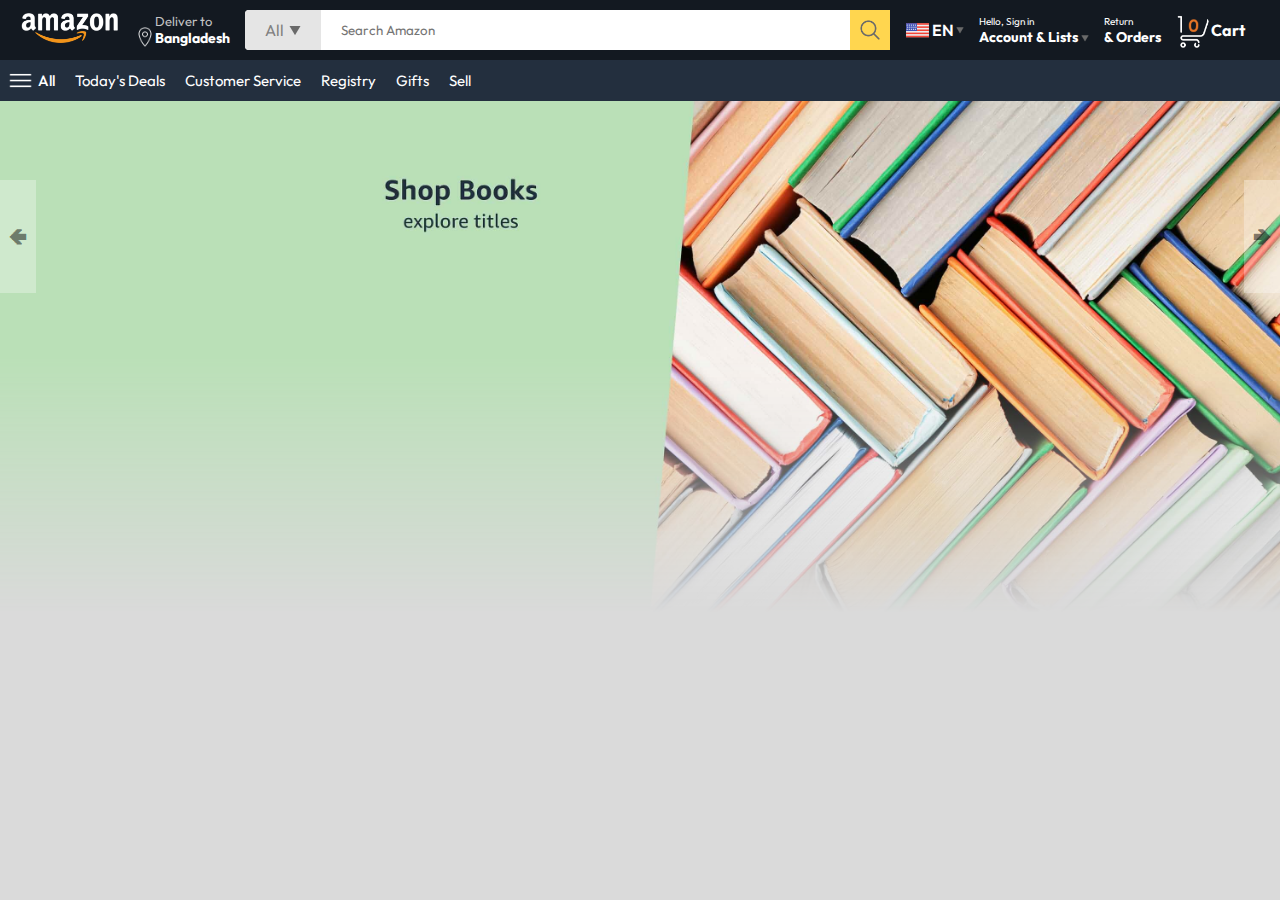
==== index.html @ 50fbff62 "header complete" ====
<!DOCTYPE html>
<html lang="en">
<head>
    <meta charset="UTF-8">
    <meta name="viewport" content="width=device-width, initial-scale=1.0">
    <link rel="stylesheet" href="style.css">
    <title>Amazon</title>
</head>
<body>
    <header>
        <nav>
            <div class="logo">
                <a href="/">
                    <img src="images/amazon_logo.png" width="100" alt="amazon_logo">
                </a>
            </div>

            <div class="nav-country">
                <img src="./images/location_icon.png" alt="location_icon" height="20">
                <div>
                    <p>Deliver to</p>
                    <h1>Bangladesh</h1>
                </div>
            </div>

            <div class="nav-search">
                <div class="nav-search-category">
                    <p>All</p>
                    <img src="./images/dropdown_icon.png" alt="dropdown_icon" height="12">
                </div>
                <input type="text" class="nav-search-input" placeholder="Search Amazon">
                    <img src="/images/search_icon.png" alt="search_icon" class="nav-search-icon" >
            </div>

            <div class="nav-language">
                <img src="/images/us_flag.png" alt="us_flag" width="25">
                <p>EN</p>
                <img src="/images/dropdown_icon.png" alt="dropdown_icon" width="8px">
            </div>
            
            <div class="nav-text">
                <p>Hello, Sign in</p>
                <h1>Account & Lists <img src="/images/dropdown_icon.png" alt="dropdown_icon" width="8"></h1>
            </div>

            <div class="nav-text">
                <p>Return</p>
                <h1>& Orders</h1>
            </div>

            <a href="#" class="nav-cart" >
                <img src="/images/cart_icon.png" alt="cart_icon" width="35">
                <h4>Cart</h4>
            </a>
        </nav>
    </header>

    <div class="nav-bottom">
        <div>
            <img src="/images/menu_icon.png" alt="menu_icon" width="25px">
            <p>All</p>
        </div>
        <p>Today's Deals</p>
        <p>Customer Service</p>
        <p>Registry</p>
        <p>Gifts</p>
        <p>Sell</p>
    </div>

    <div class="header-slider">
        <a href="#" class="control_prev" >&#129144</a>
        <a href="#" class="control_next" >&#129146</a>
        <ul>
            <img src="/images/header1.jpg" alt="header1" class="header-img">
            <img src="/images/header2.jpg" alt="header1" class="header-img">
            <img src="/images/header3.jpg" alt="header1" class="header-img">
            <img src="/images/header4.jpg" alt="header1" class="header-img">
            <img src="/images/header5.jpg" alt="header1" class="header-img">
            <img src="/images/header6.jpg" alt="header1" class="header-img">
           
        </ul>
    </div>

    <script src="script.js"></script>
</body>
</html>
---- style.css ----
@import url('https://fonts.googleapis.com/css2?family=Outfit:wght@100..900&display=swap');
*{
    margin: 0;
    padding: 0;
    box-sizing: border-box;
      font-family: "Outfit", sans-serif;
}
body{
    background: #dadada;

}
a{
    text-decoration: none;
    color: inherit;
}
nav{
    display: flex;
    justify-content: space-between;
    align-items: center;
    background:#131921;
    padding: 10px 20px;
    color: #fff;
}
.nav-country{
    display: flex;
    align-items: end;
    margin-left: 15px;
    color: #c4c4c4;
    font-size: 13px;

}
.nav-country h1{
    color: #fff;
    font-size: 14px;
}

.nav-search{
    flex: 1;
    display: flex;
    align-items: center;
    background: #fff;
    color: grey;
    max-width: 1000px;
    border-radius: 4px;
    margin-left: 15px;

}
.nav-search-category{
    display: flex;
    align-items: center;
    padding: 10px 20px;
    gap: 5px;
    background:#e5e5e5;
    border-radius: 4px 0 0 4px;
}
.nav-search-input{
    border: none;
    outline: none;
    width: 100%;
    padding-left: 20px;

}
.nav-search-icon{
    max-width: 40px;
    padding: 8px;
    background: #ffd64f;
    border: 0 4px 4px 0;

}
.nav-language{
    display: flex;
    align-items: center;
    gap: 2px;
    font-weight: 600;
    margin-left: 15px;
}
.nav-text{
    margin-left: 15px;

}
.nav-text p{
    font-size: 10px;
}
.nav-text h1{
    font-size: 14px;
}
.nav-cart{
    display: flex;
    align-items: center;
    padding: 0px 15px;
}
.nav-bottom{
    display: flex;
    align-items: center;
    gap: 20px;
    padding: 8px;
    background:#232f3e;
    color: #fff;
    font-size: 15px;
}
.nav-bottom div{
    display: flex;
    align-items: center;
    gap: 5px;
    font-weight: 500;
}
.header-slider ul{
    display: flex;
    overflow-y: hidden;

}
.header-img{
    max-width: 100%;
    mask-image: linear-gradient(to bottom, #000000 50%, transparent 100%);

}
.header-slider a{
    position: absolute;
    top: 20%;
    z-index: 1;
    padding: 5vh 1vh;
    background:#ffffff4f;
    color: #0000007b;
    text-decoration: none;
    font-weight: 600;
    font-size: 18px;
    cursor: pointer;
}
.control_next{
    right: 0;
}
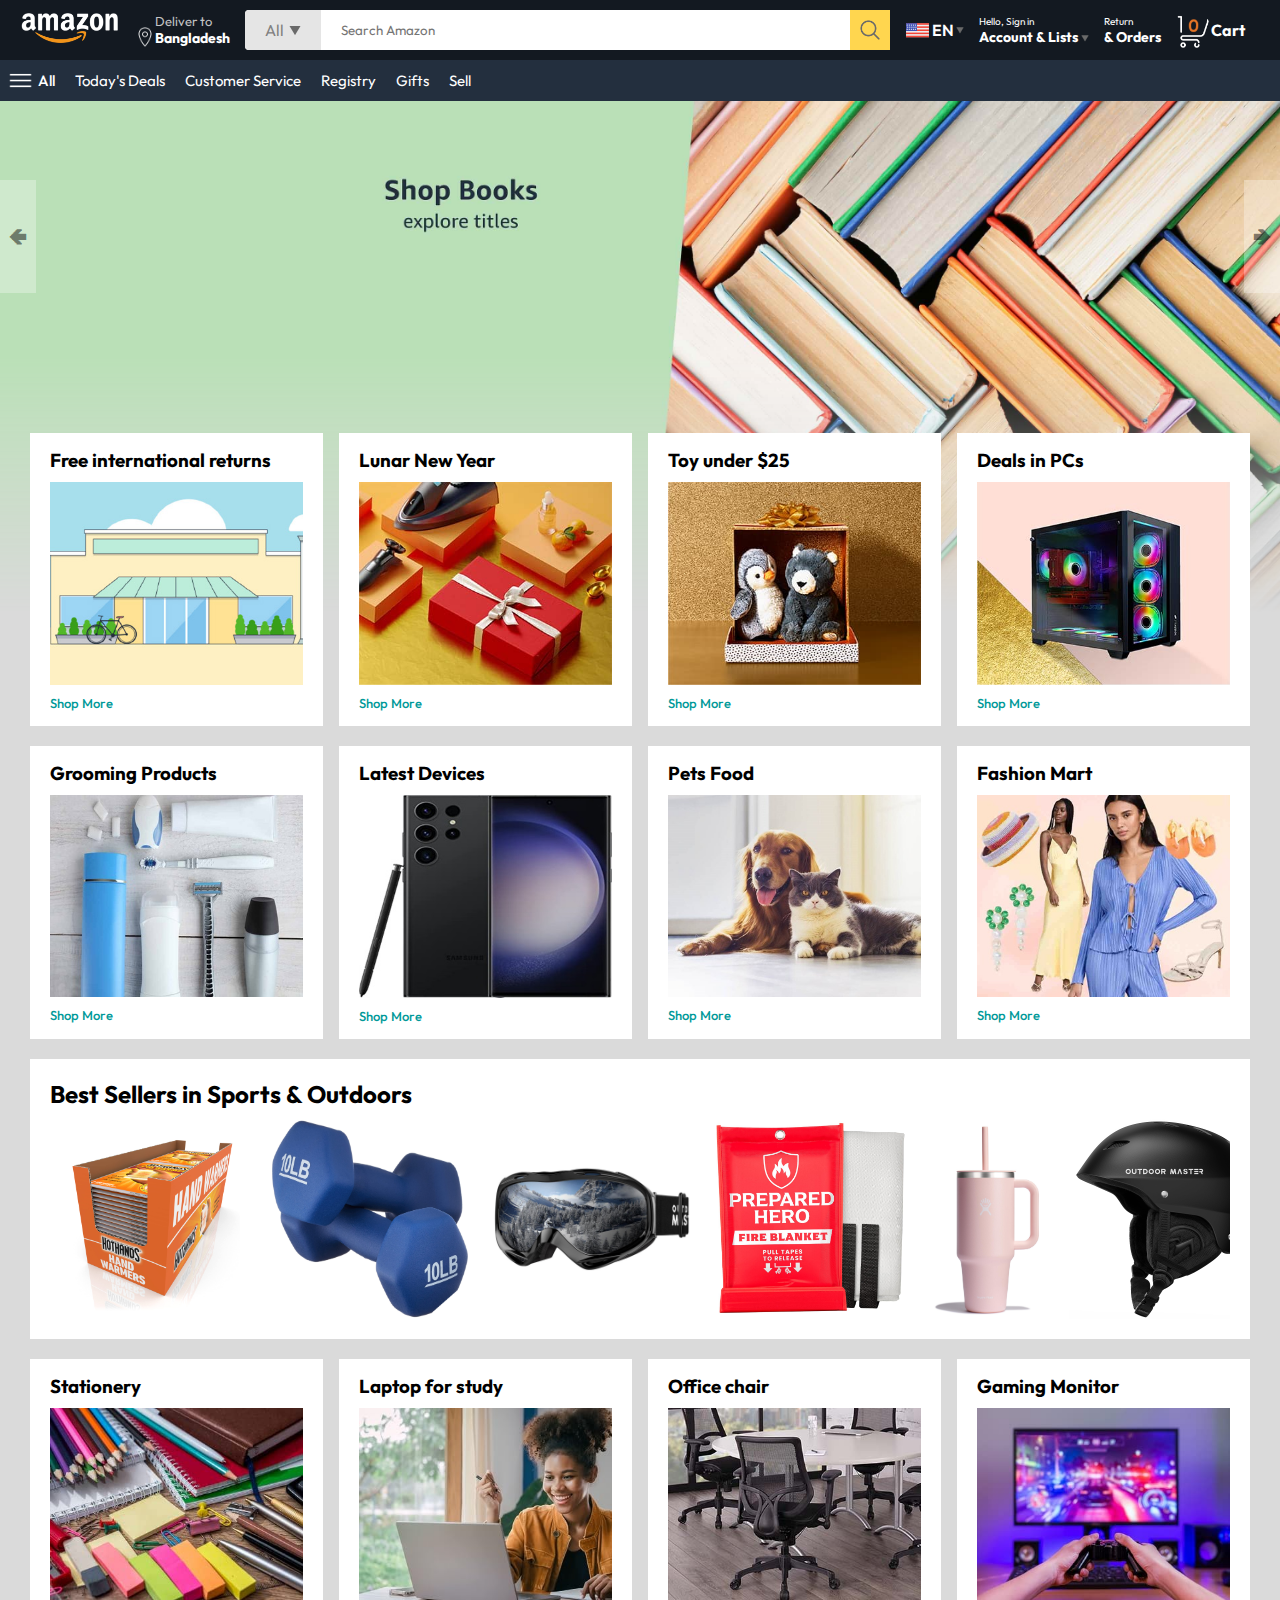
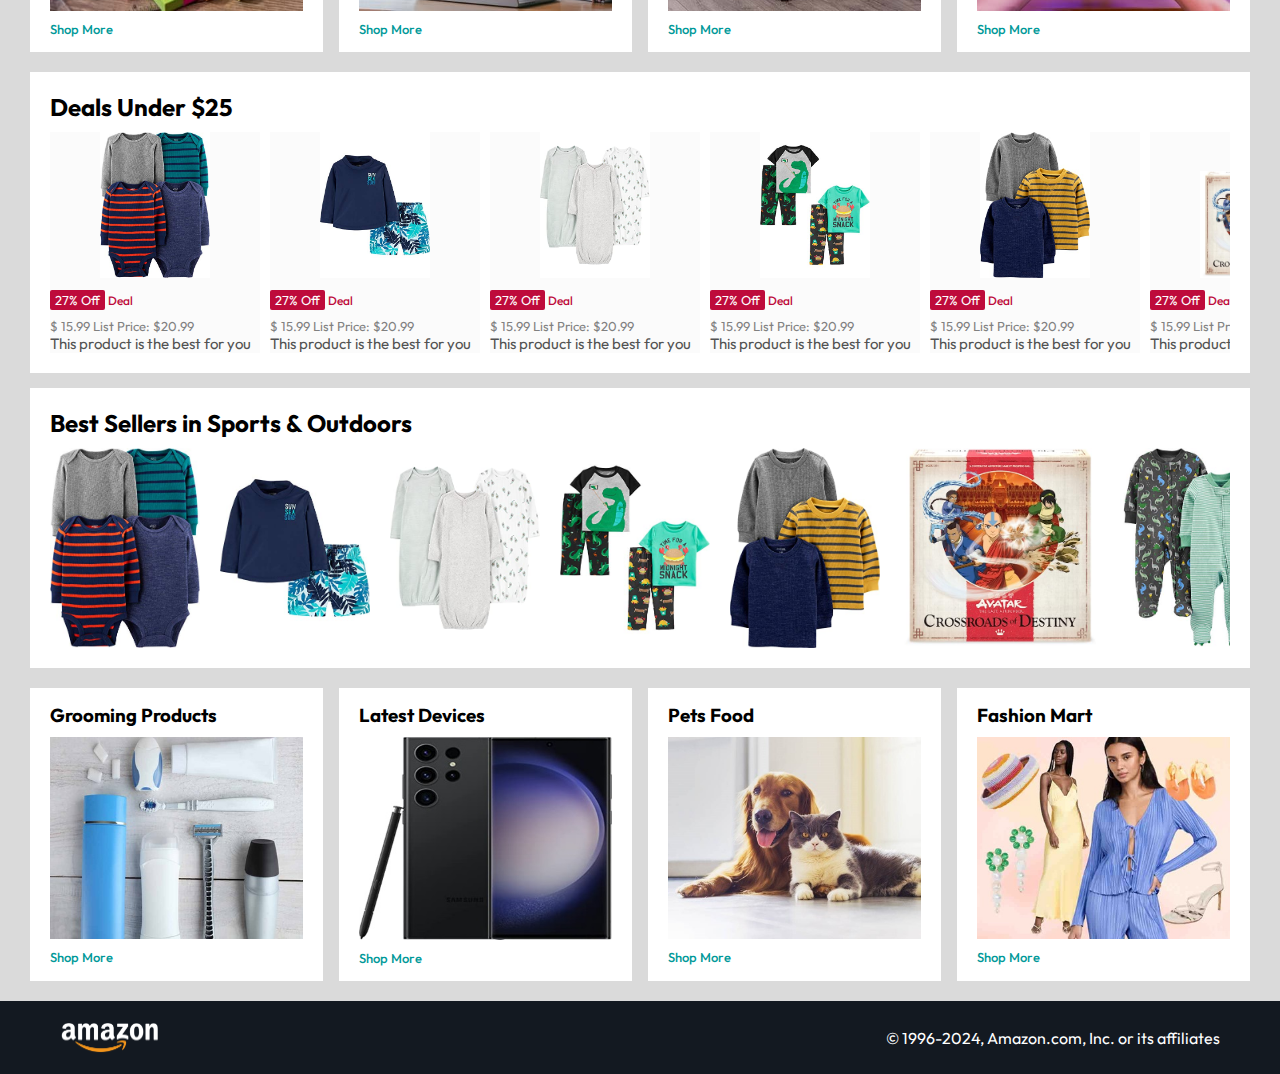
==== commit df78130d: "homepage done" ====
--- a/index.html
+++ b/index.html
@@ -81,6 +81,306 @@
         </ul>
     </div>
 
+    <div class="box-row header-box">
+        <div class="box-col">
+            <h3>Free international returns</h3>
+            <img src="/images/box1-1.jpg" alt="box1-1">
+            <a href="/">Shop More</a>
+        </div>
+
+        <div class="box-col">
+            <h3>Lunar New Year</h3>
+            <img src="/images/box1-2.jpg" alt="box1-1">
+            <a href="/">Shop More</a>
+        </div>
+
+        <div class="box-col">
+            <h3>Toy under $25</h3>
+            <img src="/images/box1-3.jpg" alt="box1-1">
+            <a href="/">Shop More</a>
+        </div>
+        
+        <div class="box-col">
+            <h3>Deals in PCs</h3>
+            <img src="/images/box1-4.jpg" alt="box1-1">
+            <a href="/">Shop More</a>
+        </div>
+
+
+    </div>
+
+    <div class="box-row">
+        <div class="box-col">
+            <h3>Grooming Products</h3>
+            <img src="/images/box2-1.jpg" alt="box1-1">
+            <a href="/">Shop More</a>
+        </div>
+
+        <div class="box-col">
+            <h3>Latest Devices</h3>
+            <img src="/images/box2-2.jpg" alt="box1-1">
+            <a href="/">Shop More</a>
+        </div>
+
+        <div class="box-col">
+            <h3>Pets Food</h3>
+            <img src="/images/box2-3.jpg" alt="box1-1">
+            <a href="/">Shop More</a>
+        </div>
+
+        <div class="box-col">
+            <h3>Fashion Mart</h3>
+            <img src="/images/box2-4.jpg" alt="box1-1">
+            <a href="/">Shop More</a>
+        </div>
+
+
+    </div>
+
+
+    <div class="product-slider">
+        <h2>Best Sellers in Sports & Outdoors</h2>
+        <div class="products">
+            <img src="/images/product1-1.jpg" alt="product">
+            <img src="/images/product1-2.jpg" alt="product">
+            <img src="/images/product1-3.jpg" alt="product">
+            <img src="/images/product1-4.jpg" alt="product">
+            <img src="/images/product1-5.jpg" alt="product">
+            <img src="/images/product1-6.jpg" alt="product">
+            <img src="/images/product1-7.jpg" alt="product">
+            <img src="/images/product1-8.jpg" alt="product">
+            <img src="/images/product1-9.jpg" alt="product">
+            <img src="/images/product1-10.jpg" alt="product">
+        </div>
+    </div>
+
+    <div class="box-row">
+        <div class="box-col">
+            <h3>Stationery</h3>
+            <img src="/images/box3-1.jpg" alt="box1-1">
+            <a href="/">Shop More</a>
+        </div>
+
+        <div class="box-col">
+            <h3>Laptop for study</h3>
+            <img src="/images/box3-2.jpg" alt="box1-1">
+            <a href="/">Shop More</a>
+        </div>
+
+        <div class="box-col">
+            <h3>Office chair</h3>
+            <img src="/images/box3-3.jpg" alt="box1-1">
+            <a href="/">Shop More</a>
+        </div>
+
+        <div class="box-col">
+            <h3>Gaming Monitor</h3>
+            <img src="/images/box3-4.jpg" alt="box1-1">
+            <a href="/">Shop More</a>
+        </div>
+
+
+    </div>
+
+    <div class="product-slider-with-price">
+        <h2>Deals Under $25</h2>
+        <div class="products">
+
+            <div class="product-card">
+                <div class="product-img-container">
+                    <img src="./images/product2-1.jpg" alt="">
+                </div>
+                <div class="product-offer">
+                    <p>27% Off</p>
+                    <span>Deal</span>
+                    
+                </div>
+                    <p class="product-price">$ <span>15.99</span> List Price: $20.99</p>
+                    <h4>This product is the best for you</h4>
+            </div>
+            <div class="product-card">
+                <div class="product-img-container">
+                    <img src="./images/product2-2.jpg" alt="">
+                </div>
+                <div class="product-offer">
+                    <p>27% Off</p>
+                    <span>Deal</span>
+                    
+                </div>
+                    <p class="product-price">$ <span>15.99</span> List Price: $20.99</p>
+                    <h4>This product is the best for you</h4>
+            </div>
+            <div class="product-card">
+                <div class="product-img-container">
+                    <img src="./images/product2-3.jpg" alt="">
+                </div>
+                <div class="product-offer">
+                    <p>27% Off</p>
+                    <span>Deal</span>
+                    
+                </div>
+                    <p class="product-price">$ <span>15.99</span> List Price: $20.99</p>
+                    <h4>This product is the best for you</h4>
+            </div>
+            <div class="product-card">
+                <div class="product-img-container">
+                    <img src="./images/product2-4.jpg" alt="">
+                </div>
+                <div class="product-offer">
+                    <p>27% Off</p>
+                    <span>Deal</span>
+                    
+                </div>
+                    <p class="product-price">$ <span>15.99</span> List Price: $20.99</p>
+                    <h4>This product is the best for you</h4>
+            </div>
+            <div class="product-card">
+                <div class="product-img-container">
+                    <img src="./images/product2-5.jpg" alt="">
+                </div>
+                <div class="product-offer">
+                    <p>27% Off</p>
+                    <span>Deal</span>
+                    
+                </div>
+                    <p class="product-price">$ <span>15.99</span> List Price: $20.99</p>
+                    <h4>This product is the best for you</h4>
+            </div>
+            <div class="product-card">
+                <div class="product-img-container">
+                    <img src="./images/product2-6.jpg" alt="">
+                </div>
+                <div class="product-offer">
+                    <p>27% Off</p>
+                    <span>Deal</span>
+                    
+                </div>
+                    <p class="product-price">$ <span>15.99</span> List Price: $20.99</p>
+                    <h4>This product is the best for you</h4>
+            </div>
+            <div class="product-card">
+                <div class="product-img-container">
+                    <img src="./images/product2-7.jpg" alt="">
+                </div>
+                <div class="product-offer">
+                    <p>27% Off</p>
+                    <span>Deal</span>
+                    
+                </div>
+                    <p class="product-price">$ <span>15.99</span> List Price: $20.99</p>
+                    <h4>This product is the best for you</h4>
+            </div>
+            <div class="product-card">
+                <div class="product-img-container">
+                    <img src="./images/product2-8.jpg" alt="">
+                </div>
+                <div class="product-offer">
+                    <p>27% Off</p>
+                    <span>Deal</span>
+                    
+                </div>
+                    <p class="product-price">$ <span>15.99</span> List Price: $20.99</p>
+                    <h4>This product is the best for you</h4>
+            </div>
+            <div class="product-card">
+                <div class="product-img-container">
+                    <img src="./images/product2-9.jpg" alt="">
+                </div>
+                <div class="product-offer">
+                    <p>27% Off</p>
+                    <span>Deal</span>
+                    
+                </div>
+                    <p class="product-price">$ <span>15.99</span> List Price: $20.99</p>
+                    <h4>This product is the best for you</h4>
+            </div>
+            <div class="product-card">
+                <div class="product-img-container">
+                    <img src="./images/product2-10.jpg" alt="">
+                </div>
+                <div class="product-offer">
+                    <p>27% Off</p>
+                    <span>Deal</span>
+                    
+                </div>
+                    <p class="product-price">$ <span>15.99</span> List Price: $20.99</p>
+                    <h4>This product is the best for you</h4>
+            </div>
+            <div class="product-card">
+                <div class="product-img-container">
+                    <img src="./images/product2-11.jpg" alt="">
+                </div>
+                <div class="product-offer">
+                    <p>27% Off</p>
+                    <span>Deal</span>
+                    
+                </div>
+                    <p class="product-price">$ <span>15.99</span> List Price: $20.99</p>
+                    <h4>This product is the best for you</h4>
+            </div>
+            <div class="product-card">
+                <div class="product-img-container">
+                    <img src="./images/product2-12.jpg" alt="">
+                </div>
+                <div class="product-offer">
+                    <p>27% Off</p>
+                    <span>Deal</span>
+                    
+                </div>
+                    <p class="product-price">$ <span>15.99</span> List Price: $20.99</p>
+                    <h4>This product is the best for you</h4>
+            </div>
+        </div>
+    </div>
+
+    <div class="product-slider">
+        <h2>Best Sellers in Sports & Outdoors</h2>
+        <div class="products">
+            <img src="/images/product2-1.jpg" alt="product">
+            <img src="/images/product2-2.jpg" alt="product">
+            <img src="/images/product2-3.jpg" alt="product">
+            <img src="/images/product2-4.jpg" alt="product">
+            <img src="/images/product2-5.jpg" alt="product">
+            <img src="/images/product2-6.jpg" alt="product">
+            <img src="/images/product2-7.jpg" alt="product">
+            <img src="/images/product2-8.jpg" alt="product">
+            <img src="/images/product2-9.jpg" alt="product">
+            <img src="/images/product2-10.jpg" alt="product">
+        </div>
+    </div>
+
+    <div class="box-row">
+        <div class="box-col">
+            <h3>Grooming Products</h3>
+            <img src="/images/box2-1.jpg" alt="box1-1">
+            <a href="/">Shop More</a>
+        </div>
+
+        <div class="box-col">
+            <h3>Latest Devices</h3>
+            <img src="/images/box2-2.jpg" alt="box1-1">
+            <a href="/">Shop More</a>
+        </div>
+
+        <div class="box-col">
+            <h3>Pets Food</h3>
+            <img src="/images/box2-3.jpg" alt="box1-1">
+            <a href="/">Shop More</a>
+        </div>
+
+        <div class="box-col">
+            <h3>Fashion Mart</h3>
+            <img src="/images/box2-4.jpg" alt="box1-1">
+            <a href="/">Shop More</a>
+        </div>
+
+
+    </div>
+
+    <footer>
+        <img src="./images/amazon_logo.png" width="100px" alt="">
+        <p>© 1996-2024, Amazon.com, Inc. or its affiliates</p>
+    </footer>
     <script src="script.js"></script>
 </body>
 </html>--- a/style.css
+++ b/style.css
@@ -128,4 +128,112 @@
 }
 .control_next{
     right: 0;
+}
+.box-row{
+    display: flex;
+    flex-wrap: wrap;
+    row-gap: 20px;
+    justify-content: space-between;
+    margin: 20px 30px;
+}
+.box-col{
+    display: flex;
+    flex-direction: column;
+    gap: 10px;
+    padding: 15px 20px ;
+    background:#fff;
+    max-width: 24%;
+    min-height: 200px;
+    z-index: 1;
+}
+.box-col a{
+    font-size: 13px;
+    color: #009999;
+    font-weight: 500;
+}
+.header-box{
+    margin-top: -20vh;
+
+}
+.product-slider{
+
+    background:#fff;
+    margin: 0 30px;
+    padding: 20px;
+    margin-bottom: 15px;
+}
+.product-slider .products{
+    display: flex;
+    overflow-x: auto;
+    gap: 20px;
+    margin-top: 10px;
+
+}
+.product-slider .products img{
+    max-width: 200px;
+    max-height: 200px;
+}
+.product-slider .products::-webkit-scrollbar{
+    display: none;
+}
+.product-slider-with-price{
+    background: #fff;
+    margin: 0 30px;
+    padding: 20px;
+    margin-bottom: 15px;
+
+}
+.product-slider-with-price .products{
+    display: flex;
+    overflow-x: auto;
+    gap: 10px;
+    margin-top: 10px;
+}
+
+.product-slider-with-price .products::-webkit-scrollbar{
+    display: none;
+}
+.product-card{
+    display: flex;
+    flex-direction: column;
+    justify-content: end;
+    min-width: 210px;
+    background: #fbfbfb;
+
+}
+.product-card img{
+    width: 110px;
+    margin: 0 50px;
+}
+.product-offer p{
+    background:#be0b3b;
+    color:#fff;
+    display: inline-block;
+    padding: 2px 5px;
+    border-radius: 2px;
+    margin: 8px 0;
+    font-size: 13px;
+}
+.product-offer span{
+    color: #be0b3b;
+    font-weight: 500;
+    font-size: 12px;
+}
+.product-price{
+    color: grey;
+    font-size: 13px;
+
+}
+.product-card h4{
+    color: #525252;
+    font-size: 15px;
+    font-weight: 400;
+}
+footer{
+    display: flex;
+    justify-content: space-between;
+    align-items: center;
+    color: #fff;
+    background:#131921;
+    padding: 20px 60px;
 }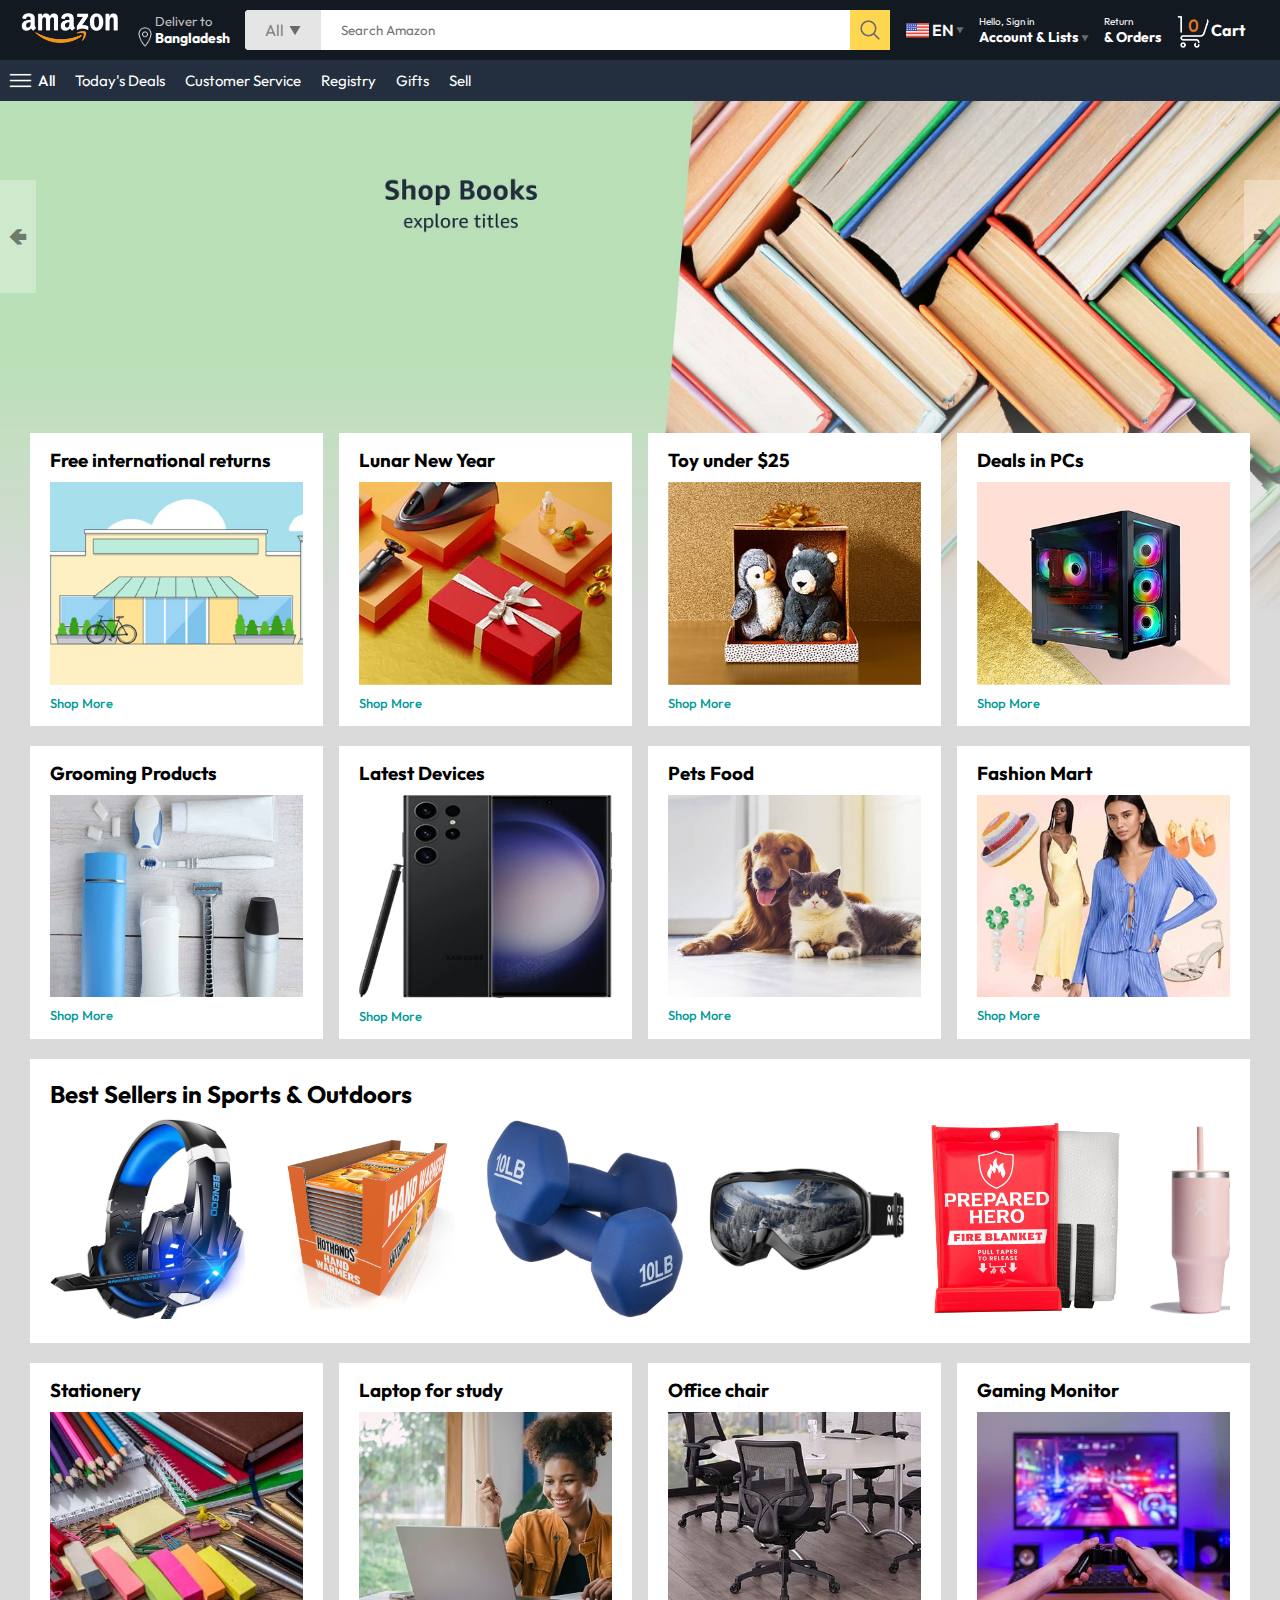
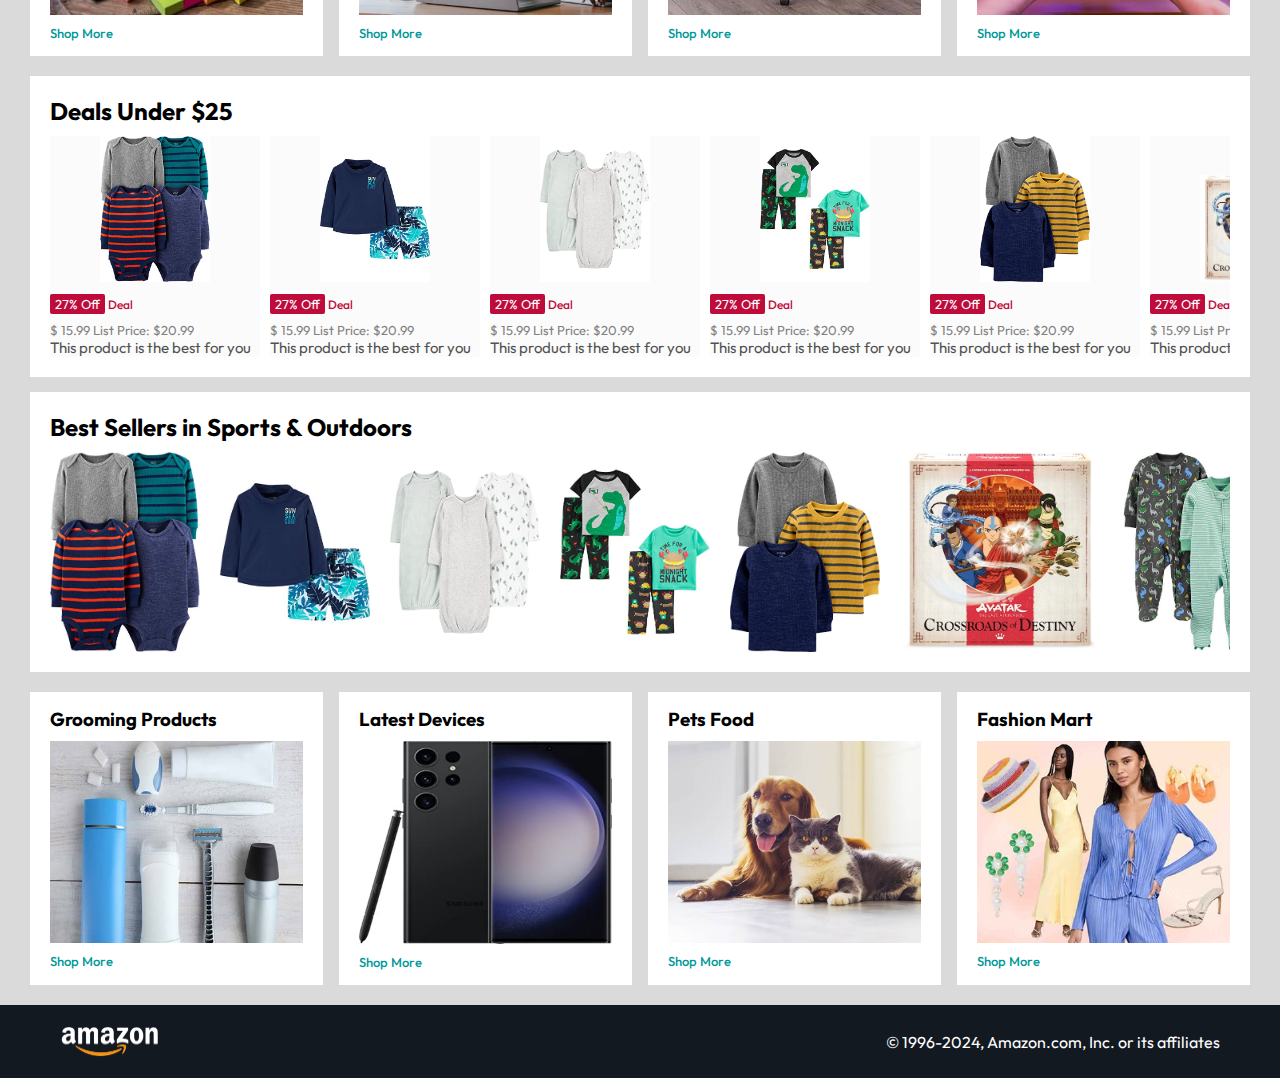
==== commit 5bff040d: "product page done" ====
--- a/index.html
+++ b/index.html
@@ -53,7 +53,7 @@
                 <h4>Cart</h4>
             </a>
         </nav>
-    </header>
+    
 
     <div class="nav-bottom">
         <div>
@@ -66,6 +66,7 @@
         <p>Gifts</p>
         <p>Sell</p>
     </div>
+</header>
 
     <div class="header-slider">
         <a href="#" class="control_prev" >&#129144</a>
@@ -141,6 +142,7 @@
     <div class="product-slider">
         <h2>Best Sellers in Sports & Outdoors</h2>
         <div class="products">
+          <a href="/product.html"> <img src="/images/product_img.jpg" alt="product-img"></a> 
             <img src="/images/product1-1.jpg" alt="product">
             <img src="/images/product1-2.jpg" alt="product">
             <img src="/images/product1-3.jpg" alt="product">
